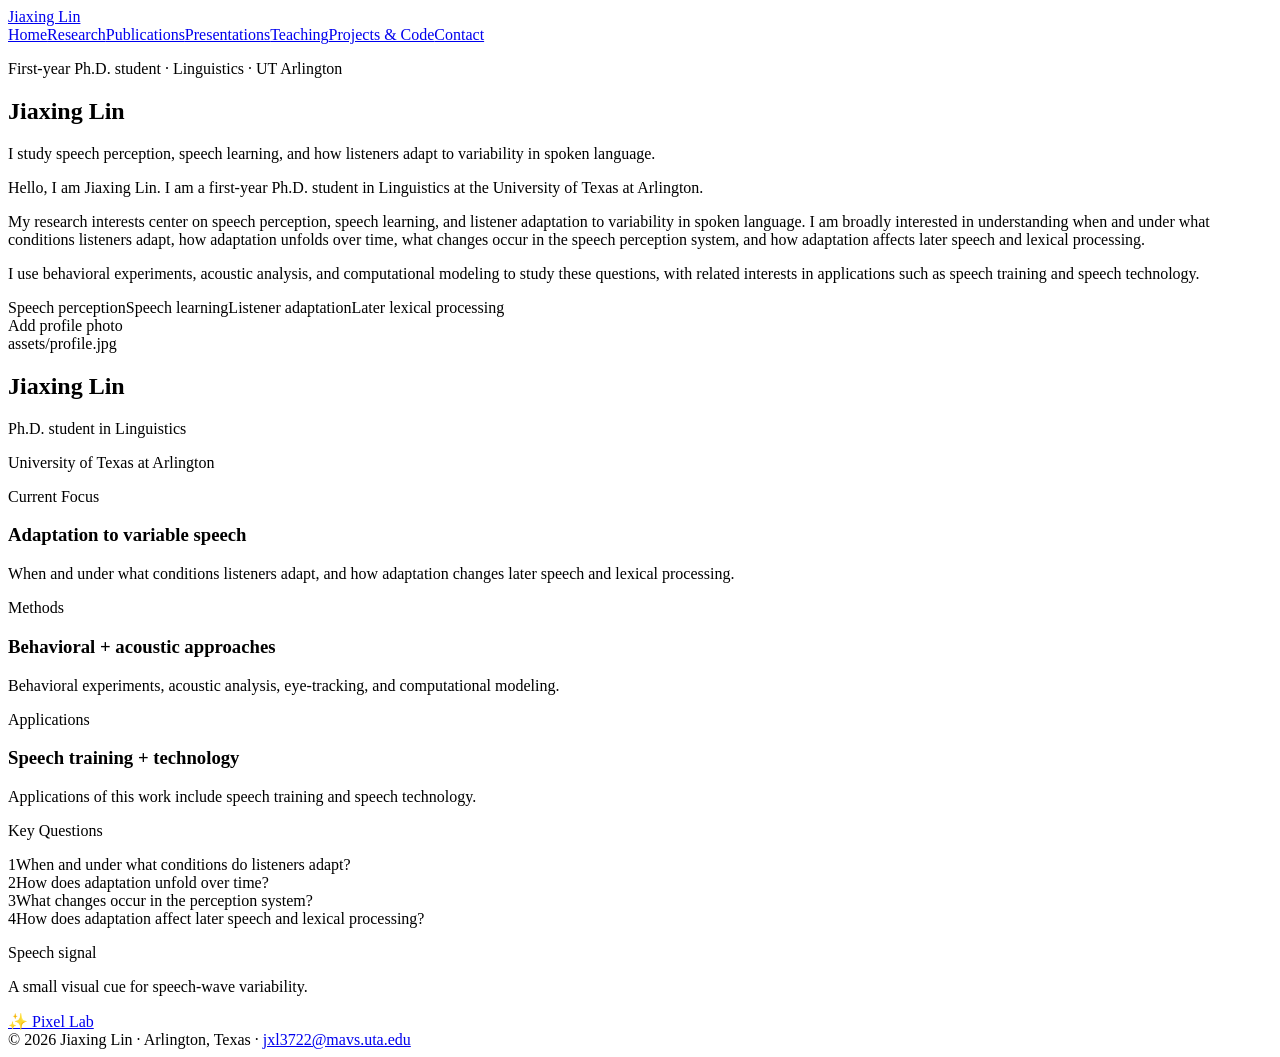
==== index.html @ 2e75bb26 "Add files via upload" ====
<!doctype html><html lang="en"><head><meta charset="utf-8"><meta name="viewport" content="width=device-width, initial-scale=1"><title>Jiaxing Lin</title><link rel="stylesheet" href="css/style.css"></head><body>
<header class="topbar"><div class="wrap nav"><a class="brand" href="index.html">Jiaxing Lin</a><nav class="links"><a href="index.html">Home</a><a href="research.html">Research</a><a href="publications.html">Publications</a><a href="presentations.html">Presentations</a><a href="teaching.html">Teaching</a><a href="projects.html">Projects &amp; Code</a><a href="contact.html">Contact</a></nav></div></header>
<main>
  <section class="hero home-about">
    <div class="wrap hero-grid">
      <div>
        <p class="eyebrow">First-year Ph.D. student · Linguistics · UT Arlington</p>
        <h1 class="h1">Jiaxing Lin</h1>
        <p class="lead">I study speech perception, speech learning, and how listeners adapt to variability in spoken language.</p>
        <p>Hello, I am Jiaxing Lin. I am a first-year Ph.D. student in Linguistics at the University of Texas at Arlington.</p>
        <p>My research interests center on speech perception, speech learning, and listener adaptation to variability in spoken language. I am broadly interested in understanding when and under what conditions listeners adapt, how adaptation unfolds over time, what changes occur in the speech perception system, and how adaptation affects later speech and lexical processing.</p>
        <p>I use behavioral experiments, acoustic analysis, and computational modeling to study these questions, with related interests in applications such as speech training and speech technology.</p>
        <div class="chips"><span class="chip">Speech perception</span><span class="chip">Speech learning</span><span class="chip">Listener adaptation</span><span class="chip">Later lexical processing</span></div>
      </div>
      <aside class="panel photo-card"><img class="profile-photo" src="assets/profile.jpg" alt="Jiaxing Lin" onerror="this.style.display='none';this.nextElementSibling.style.display='flex'"><div class="photo-fallback" style="display:none">Add profile photo<br>assets/profile.jpg</div><h2>Jiaxing Lin</h2><p>Ph.D. student in Linguistics</p><p>University of Texas at Arlington</p></aside>
    </div>
  </section>
  <section class="section home-support">
    <div class="wrap cards">
      <article class="card"><p class="subhead">Current Focus</p><h3>Adaptation to variable speech</h3><p>When and under what conditions listeners adapt, and how adaptation changes later speech and lexical processing.</p></article>
      <article class="card"><p class="subhead">Methods</p><h3>Behavioral + acoustic approaches</h3><p>Behavioral experiments, acoustic analysis, eye-tracking, and computational modeling.</p></article>
      <article class="card"><p class="subhead">Applications</p><h3>Speech training + technology</h3><p>Applications of this work include speech training and speech technology.</p></article>
    </div>
  </section>
  <section class="section home-support">
    <div class="wrap two-col">
      <div class="panel"><p class="subhead">Key Questions</p><div class="question"><span class="num">1</span><span>When and under what conditions do listeners adapt?</span></div><div class="question"><span class="num">2</span><span>How does adaptation unfold over time?</span></div><div class="question"><span class="num">3</span><span>What changes occur in the perception system?</span></div><div class="question"><span class="num">4</span><span>How does adaptation affect later speech and lexical processing?</span></div></div>
      <div class="diagram"><p class="subhead">Speech signal</p><div class="wave"><span style="height:18px"></span><span style="height:46px"></span><span style="height:30px"></span><span style="height:64px"></span><span style="height:38px"></span><span style="height:26px"></span><span style="height:58px"></span><span style="height:24px"></span><span style="height:48px"></span><span style="height:70px"></span><span style="height:34px"></span><span style="height:20px"></span></div><p style="margin-top:12px;color:var(--muted)">A small visual cue for speech-wave variability.</p></div>
    </div>
  </section>
</main><a class="pixel-link" href="pixel-lab.html">✨ Pixel Lab</a><footer class="footer"><div class="wrap">© 2026 Jiaxing Lin · Arlington, Texas · <a href="mailto:jxl3722@mavs.uta.edu">jxl3722@mavs.uta.edu</a></div></footer><script src="js/main.js"></script></body></html>
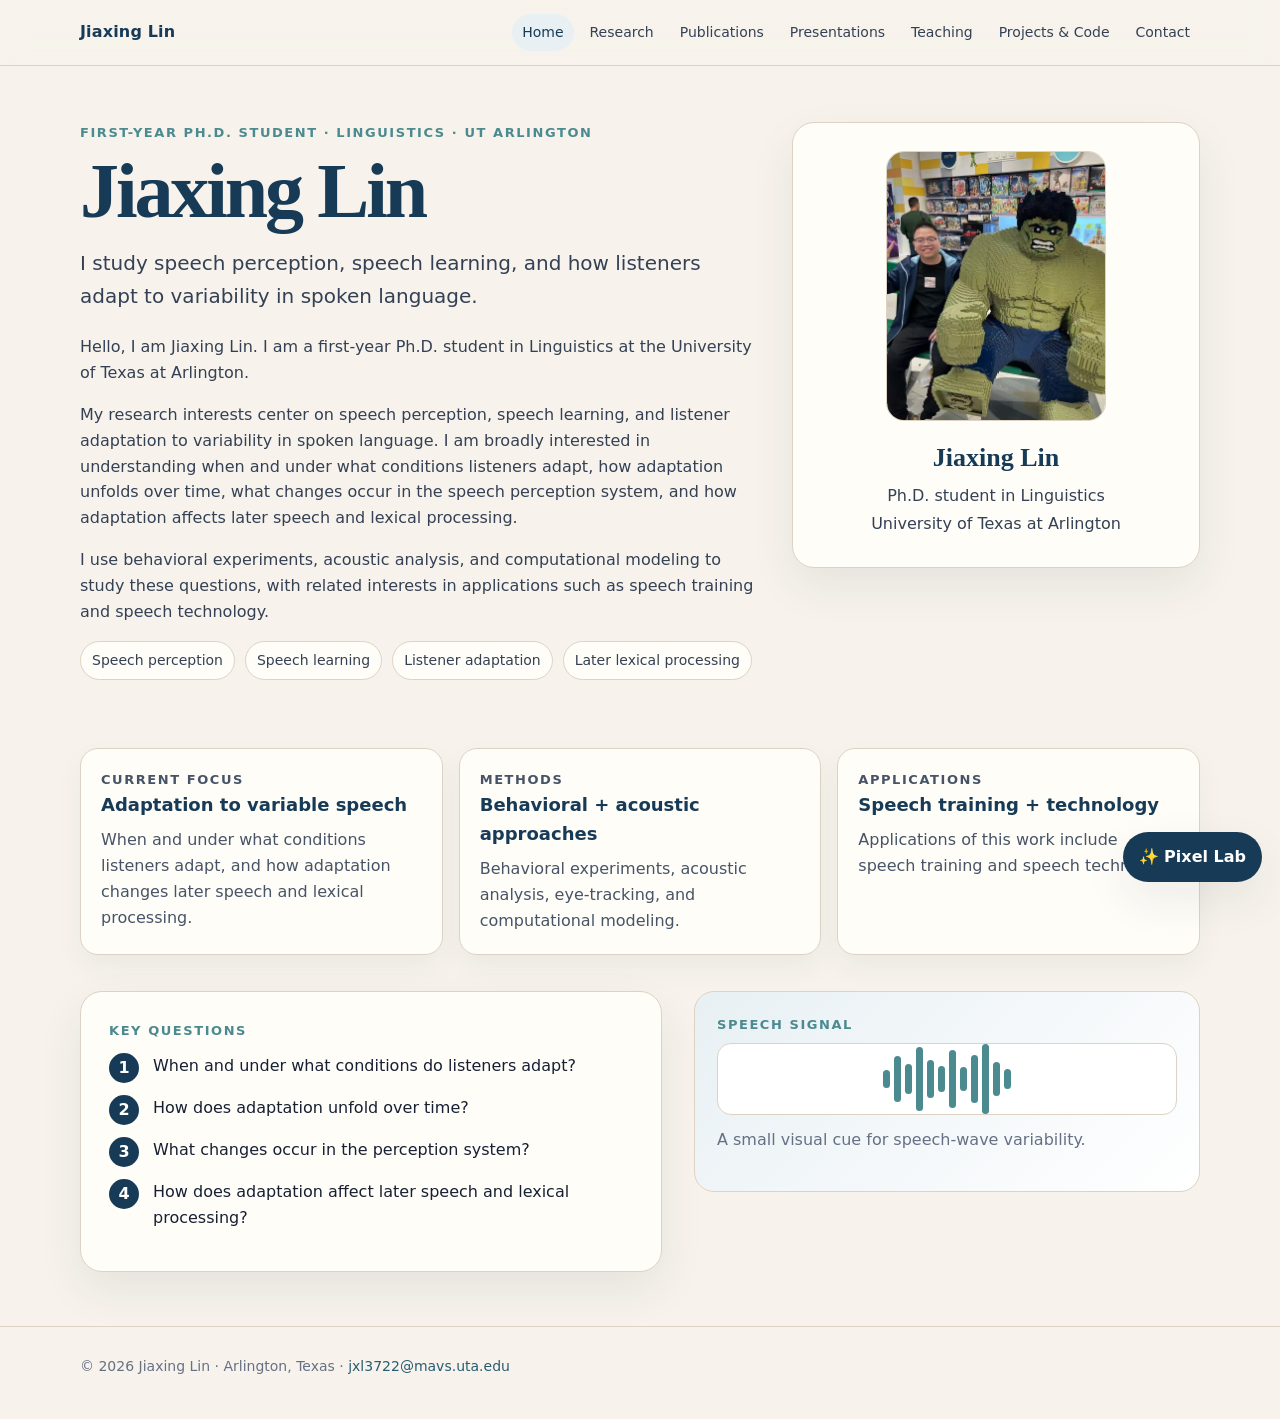
==== commit 2af4a743: "Update index.html" ====
--- a/index.html
+++ b/index.html
@@ -1,4 +1,40 @@
-<!doctype html><html lang="en"><head><meta charset="utf-8"><meta name="viewport" content="width=device-width, initial-scale=1"><title>Jiaxing Lin</title><link rel="stylesheet" href="css/style.css"></head><body>
+<!doctype html><html lang="en"><head>
+<meta charset="utf-8">
+<meta name="viewport" content="width=device-width, initial-scale=1">
+
+<title>Jiaxing Lin | Linguistics Ph.D. Student | UT Arlington</title>
+
+<meta name="description" content="Jiaxing Lin is a Ph.D. student in Linguistics at the University of Texas at Arlington. His research focuses on speech perception, speech learning, and listener adaptation to variability in spoken language.">
+
+<link rel="canonical" href="https://jxl3722.github.io/">
+
+<script type="application/ld+json">
+{
+  "@context": "https://schema.org",
+  "@type": "Person",
+  "name": "Jiaxing Lin",
+  "url": "https://jxl3722.github.io/",
+  "affiliation": {
+    "@type": "CollegeOrUniversity",
+    "name": "University of Texas at Arlington"
+  },
+  "jobTitle": "Ph.D. student in Linguistics",
+  "email": "mailto:jxl3722@mavs.uta.edu",
+  "knowsAbout": [
+    "speech perception",
+    "speech learning",
+    "listener adaptation",
+    "speech variability",
+    "psycholinguistics",
+    "linguistics",
+    "lexical processing",
+    "eye-tracking"
+  ]
+}
+</script>
+
+<link rel="stylesheet" href="css/style.css">
+</head><body>
 <header class="topbar"><div class="wrap nav"><a class="brand" href="index.html">Jiaxing Lin</a><nav class="links"><a href="index.html">Home</a><a href="research.html">Research</a><a href="publications.html">Publications</a><a href="presentations.html">Presentations</a><a href="teaching.html">Teaching</a><a href="projects.html">Projects &amp; Code</a><a href="contact.html">Contact</a></nav></div></header>
 <main>
   <section class="hero home-about">
@@ -28,4 +64,4 @@
       <div class="diagram"><p class="subhead">Speech signal</p><div class="wave"><span style="height:18px"></span><span style="height:46px"></span><span style="height:30px"></span><span style="height:64px"></span><span style="height:38px"></span><span style="height:26px"></span><span style="height:58px"></span><span style="height:24px"></span><span style="height:48px"></span><span style="height:70px"></span><span style="height:34px"></span><span style="height:20px"></span></div><p style="margin-top:12px;color:var(--muted)">A small visual cue for speech-wave variability.</p></div>
     </div>
   </section>
-</main><a class="pixel-link" href="pixel-lab.html">✨ Pixel Lab</a><footer class="footer"><div class="wrap">© 2026 Jiaxing Lin · Arlington, Texas · <a href="mailto:jxl3722@mavs.uta.edu">jxl3722@mavs.uta.edu</a></div></footer><script src="js/main.js"></script></body></html>+</main><a class="pixel-link" href="pixel-lab.html">✨ Pixel Lab</a><footer class="footer"><div class="wrap">© 2026 Jiaxing Lin · Arlington, Texas · <a href="mailto:jxl3722@mavs.uta.edu">jxl3722@mavs.uta.edu</a></div></footer><script src="js/main.js"></script></body></html>
--- a/css/style.css
+++ b/css/style.css
@@ -0,0 +1,50 @@
+:root{
+  --ink:#172033;--muted:#667085;--bg:#f7f3ec;--paper:#fffdf8;--line:#ddd3c4;
+  --blue:#173b57;--blue2:#275d73;--teal:#4b8a8f;--orange:#c46a3a;--sage:#e8efe8;
+  --soft-blue:#e8f0f4;--soft-orange:#f7e7d9;--shadow:0 18px 45px rgba(23,32,51,.08);
+  --sans:Inter, ui-sans-serif, system-ui, -apple-system, BlinkMacSystemFont, "Segoe UI", Arial, sans-serif;
+  --serif:Literata, Georgia, "Times New Roman", serif;
+}
+*{box-sizing:border-box}html{scroll-behavior:smooth}body{margin:0;background:var(--bg);color:var(--ink);font-family:var(--sans);line-height:1.62;font-size:16px}a{color:var(--blue2);text-decoration:none}a:hover{text-decoration:underline}.wrap{width:min(1120px,92vw);margin:0 auto}.topbar{position:sticky;top:0;z-index:10;background:rgba(247,243,236,.92);backdrop-filter:blur(12px);border-bottom:1px solid var(--line)}.nav{display:flex;align-items:center;justify-content:space-between;gap:24px;padding:14px 0}.brand{font-weight:800;color:var(--blue);letter-spacing:.01em}.links{display:flex;gap:6px;flex-wrap:wrap;justify-content:flex-end}.links a{color:#344054;font-size:14px;padding:7px 10px;border-radius:999px}.links a.active,.links a:hover{background:var(--soft-blue);color:var(--blue);text-decoration:none}.hero{padding:56px 0 36px}.hero-grid,.two-col{display:grid;grid-template-columns:minmax(0,1.25fr) minmax(280px,.75fr);gap:32px;align-items:start}.eyebrow{font-size:13px;text-transform:uppercase;letter-spacing:.12em;color:var(--teal);font-weight:800;margin:0 0 10px}.h1{font-family:var(--serif);font-size:clamp(48px,7vw,78px);line-height:.98;margin:0 0 18px;color:var(--blue);letter-spacing:-.04em}.lead{font-size:20px;max-width:760px;color:#344054;margin:0 0 22px}.chips{display:flex;gap:10px;flex-wrap:wrap}.chip{border:1px solid var(--line);background:var(--paper);padding:7px 11px;border-radius:999px;font-size:14px;color:#344054}.panel{background:var(--paper);border:1px solid var(--line);border-radius:22px;box-shadow:var(--shadow);padding:28px}.photo-card{text-align:center}.profile-photo{width:220px;height:270px;object-fit:cover;border-radius:18px;border:1px solid var(--line);background:linear-gradient(135deg,var(--soft-blue),var(--soft-orange));display:block;margin:0 auto 16px}.photo-fallback{width:220px;height:270px;border-radius:18px;border:1px dashed #b8aa96;background:linear-gradient(135deg,var(--soft-blue),var(--soft-orange));display:flex;align-items:center;justify-content:center;margin:0 auto 16px;color:var(--muted);font-weight:700}.photo-card h2{font-family:var(--serif);font-size:26px;margin:0 0 4px;color:var(--blue)}.photo-card p{margin:2px 0;color:var(--muted)}.section{padding:34px 0}.section-title{font-family:var(--serif);font-size:42px;line-height:1.05;margin:0 0 18px;color:var(--blue);letter-spacing:-.03em}.subhead{font-size:13px;text-transform:uppercase;letter-spacing:.12em;font-weight:800;color:var(--teal);margin:0 0 8px}.cards{display:grid;grid-template-columns:repeat(3,minmax(0,1fr));gap:16px;margin-top:22px}.card{background:var(--paper);border:1px solid var(--line);border-radius:18px;padding:20px;box-shadow:0 12px 28px rgba(23,32,51,.05)}.card h3{margin:0 0 8px;color:var(--blue);font-size:18px}.card p{margin:0;color:#475467}.entry-list{list-style:none;margin:12px 0 0;padding:0}.entry{padding:18px 0;border-bottom:1px solid var(--line)}.entry:last-child{border-bottom:0}.entry-title{font-weight:800;color:var(--ink)}.entry-meta{color:var(--muted);margin-top:4px}.badge{display:inline-block;background:var(--soft-orange);color:#8b3f19;border:1px solid #edc6aa;padding:3px 8px;border-radius:999px;font-size:12px;font-weight:800;margin-left:6px}.diagram{background:linear-gradient(135deg,var(--soft-blue),#fff);border:1px solid var(--line);border-radius:20px;padding:22px}.wave{height:72px;display:flex;gap:4px;align-items:center;justify-content:center;border-radius:14px;background:#fff;border:1px solid var(--line);overflow:hidden}.wave span{width:7px;border-radius:999px;background:var(--teal)}.flow{display:flex;gap:10px;align-items:center;justify-content:space-between;flex-wrap:wrap}.step{text-align:center;min-width:90px}.step .icon{display:block;font-size:30px;margin-bottom:6px}.arrow{color:var(--orange);font-weight:900}.question{display:grid;grid-template-columns:34px 1fr;gap:10px;align-items:start;margin:12px 0}.num{background:var(--blue);color:white;border-radius:50%;width:30px;height:30px;display:flex;align-items:center;justify-content:center;font-weight:800}.timeline{position:relative;padding-left:22px}.timeline:before{content:"";position:absolute;left:7px;top:6px;bottom:6px;width:2px;background:var(--teal)}.timeline-item{position:relative;margin-bottom:16px}.timeline-item:before{content:"";position:absolute;left:-20px;top:6px;width:12px;height:12px;border-radius:50%;background:var(--orange);border:3px solid var(--paper);box-shadow:0 0 0 1px var(--orange)}.split{display:grid;grid-template-columns:minmax(0,1fr) 320px;gap:26px}.side-stack{display:grid;gap:16px}.svg-icon{width:100%;height:190px}.contact-grid{display:grid;grid-template-columns:repeat(2,minmax(0,1fr));gap:16px}.footer{padding:28px 0 42px;color:var(--muted);font-size:14px;border-top:1px solid var(--line);margin-top:36px}.pixel-link{position:fixed;right:18px;bottom:18px;background:var(--blue);color:white;border:0;border-radius:999px;padding:12px 16px;box-shadow:var(--shadow);font-weight:800;z-index:20}.pixel-link:hover{text-decoration:none;background:var(--blue2)}
+.pixel-page{background:#102d42;color:#fff;min-height:100vh;font-family:var(--sans)}.pixel-shell{width:min(1060px,94vw);margin:0 auto;padding:26px 0}.pixel-box{background:#fff4d7;color:#172033;border:6px solid #173b57;box-shadow:8px 8px 0 rgba(0,0,0,.18);border-radius:10px;padding:26px}.pixel-title{font-family:var(--serif);font-size:56px;color:#173b57;margin:0 0 10px}.pixel-grid{display:grid;grid-template-columns:1fr 330px;gap:20px}.pixel-nav{display:flex;gap:8px;flex-wrap:wrap;margin-bottom:18px}.pixel-nav a{background:#2f6d80;color:#fff;padding:8px 12px;border-radius:8px;border:2px solid #0d2636}.pixel-nav a:hover{background:#f2c66d;color:#172033;text-decoration:none}.pixel-card{background:#fff9eb;border:3px solid #173b57;border-radius:8px;padding:16px;margin:14px 0}.mini-pixel{background:#e8efe8;border:3px solid #3f6f43;border-radius:8px;padding:14px;margin-bottom:12px}.pixel-avatar{height:330px;background:linear-gradient(#8ecae6 0 45%,#7ab77c 45% 55%,#7a4d2e 55%);border:5px solid #9d6b35;border-radius:8px;position:relative;overflow:hidden}.pixel-head{position:absolute;left:50%;top:70px;transform:translateX(-50%);width:120px;height:120px;background:#f1c29c;border:5px solid #5e3928;border-radius:35%}.pixel-hair{position:absolute;left:50%;top:48px;transform:translateX(-50%);width:140px;height:70px;background:#1e2225;border-radius:48% 52% 35% 35%}.pixel-body{position:absolute;left:50%;top:185px;transform:translateX(-50%);width:190px;height:120px;background:#1f5a7a;border:5px solid #0d2636;border-bottom:0;border-radius:24px 24px 0 0}.pixel-desk{position:absolute;bottom:0;left:0;right:0;height:70px;background:#7a4d2e;border-top:5px solid #51331f}.pixel-label{position:absolute;bottom:18px;left:20px;background:#51331f;color:#fff4d7;border:3px solid #d7a86e;padding:4px 10px;font-weight:800}.pixel-widget-row{display:grid;grid-template-columns:repeat(3,minmax(0,1fr));gap:14px;margin-top:16px}.pixel-widget{background:#fff9eb;color:#172033;border:4px solid #173b57;border-radius:8px;padding:14px}.pixel-widget h3{margin:0 0 8px;color:#173b57}.back-clean{position:fixed;right:18px;bottom:18px;background:#f2c66d;color:#172033;border-radius:999px;padding:12px 16px;font-weight:900;box-shadow:0 12px 30px rgba(0,0,0,.25)}
+@media(max-width:900px){.hero-grid,.two-col,.split,.pixel-grid{grid-template-columns:1fr}.cards,.contact-grid,.pixel-widget-row{grid-template-columns:1fr}.links{justify-content:flex-start}.nav{align-items:flex-start;flex-direction:column}.profile-photo,.photo-fallback{width:190px;height:230px;margin-left:0}.photo-card{text-align:left}.h1{font-size:50px}.section-title{font-size:34px}}
+
+/* v13 refinements */
+.figure-card{background:transparent;border:0;box-shadow:none;padding:0}.figure-card img{display:block;width:100%;height:auto;border-radius:22px;box-shadow:var(--shadow)}
+.teaching-page .section-title{font-size:34px}.teaching-page h3{font-size:20px;margin-top:20px}.teaching-page .panel{padding:24px}.teaching-page .entry{padding:13px 0}.teaching-page .entry-title{font-size:16px}.teaching-page .entry-meta{font-size:15px}.teaching-page .side-stack .panel,.teaching-page .side-stack .diagram{padding:22px}.teaching-page .chip{font-size:13px;padding:6px 10px}.teaching-page .timeline-item{font-size:15px;line-height:1.45;margin-bottom:12px}
+.pixel-page{background:#102d42}.pixel-shell{width:min(1120px,94vw);padding:24px 0 72px}.pixel-lab-hero{margin-top:18px}.pixel-lab-image{display:block;width:100%;height:auto;border-radius:8px;box-shadow:0 22px 60px rgba(0,0,0,.35)}.back-clean{font-family:var(--sans)}
+@media(max-width:900px){.teaching-page .section-title{font-size:30px}.pixel-shell{width:96vw}}
+
+
+/* v14 refinements */
+.research-layout{grid-template-columns:minmax(0,1fr) 420px;align-items:start}
+.research-figure-card img{width:100%;height:auto;border-radius:24px}
+.research-page .entry-desc{margin:8px 0 0;color:#475467}
+.teaching-page .section-title{font-size:30px}
+.teaching-page h3{font-size:18px;margin-top:16px;margin-bottom:4px}
+.teaching-page .panel{padding:22px}
+.teaching-page .entry{padding:10px 0}
+.teaching-page .entry-title{font-size:15px;line-height:1.35}
+.teaching-page .entry-meta{font-size:14px;line-height:1.35}
+.teaching-page .subhead{font-size:12px}
+.teaching-page .chip{font-size:12px;padding:5px 9px}
+.teaching-page .timeline-item{font-size:14px;line-height:1.35;margin-bottom:10px}
+.presentations-page .panel p{max-width:62ch}
+.minimalist-pixel{display:flex;align-items:flex-start;justify-content:center;background:#102d42;padding:26px 14px 88px}
+.pixel-poster-shell{width:min(1180px,96vw)}
+.pixel-lab-poster{display:block;width:100%;height:auto;border-radius:10px;box-shadow:0 24px 70px rgba(0,0,0,.35)}
+@media(max-width:1100px){.research-layout{grid-template-columns:1fr}.minimalist-pixel{padding-top:16px}}
+@media(max-width:900px){.teaching-page .section-title{font-size:28px}.teaching-page .entry-title{font-size:14px}.teaching-page .entry-meta,.teaching-page .timeline-item{font-size:13px}}
+
+
+/* v15 content refinements */
+.home-cycle .figure-card img{width:100%;height:auto;border-radius:26px;display:block}
+.home-cycle .panel{display:flex;flex-direction:column;justify-content:center}
+.hero .chips .chip{margin-bottom:8px}
+
+
+/* v17 information architecture refinements */
+.home-about{padding-bottom:20px}.home-about p:not(.eyebrow):not(.lead){max-width:780px;color:#344054}.home-support{padding-top:18px;padding-bottom:18px}.home-support .two-col{grid-template-columns:minmax(0,.92fr) minmax(300px,.8fr)}
+.research-intro{margin-bottom:24px}.adaptation-feature{margin-bottom:26px}.adaptation-feature img{display:block;width:100%;height:auto;border-radius:26px;box-shadow:var(--shadow);border:1px solid var(--line);background:white}.research-lower{grid-template-columns:minmax(0,1fr) 360px}.research-page .section-title{margin-bottom:12px}.research-page .panel h3:first-of-type{margin-top:4px}
+.teaching-page{font-size:14px}.teaching-page .section-title{font-size:26px}.teaching-page h3{font-size:16px;margin-top:12px;margin-bottom:2px}.teaching-page .panel{padding:18px}.teaching-page .entry{padding:7px 0}.teaching-page .entry-title{font-size:13.5px;line-height:1.28}.teaching-page .entry-meta{font-size:12.8px;line-height:1.28}.teaching-page .subhead{font-size:11px}.teaching-page .chip{font-size:11.5px;padding:4px 8px}.teaching-page .timeline-item{font-size:12.5px;line-height:1.28;margin-bottom:8px}.teaching-page .diagram{padding:18px}.teaching-layout{grid-template-columns:minmax(0,1fr) 300px}.projects-page .card p{color:#475467}
+@media(max-width:1000px){.research-lower,.teaching-layout{grid-template-columns:1fr}.home-support .two-col{grid-template-columns:1fr}}
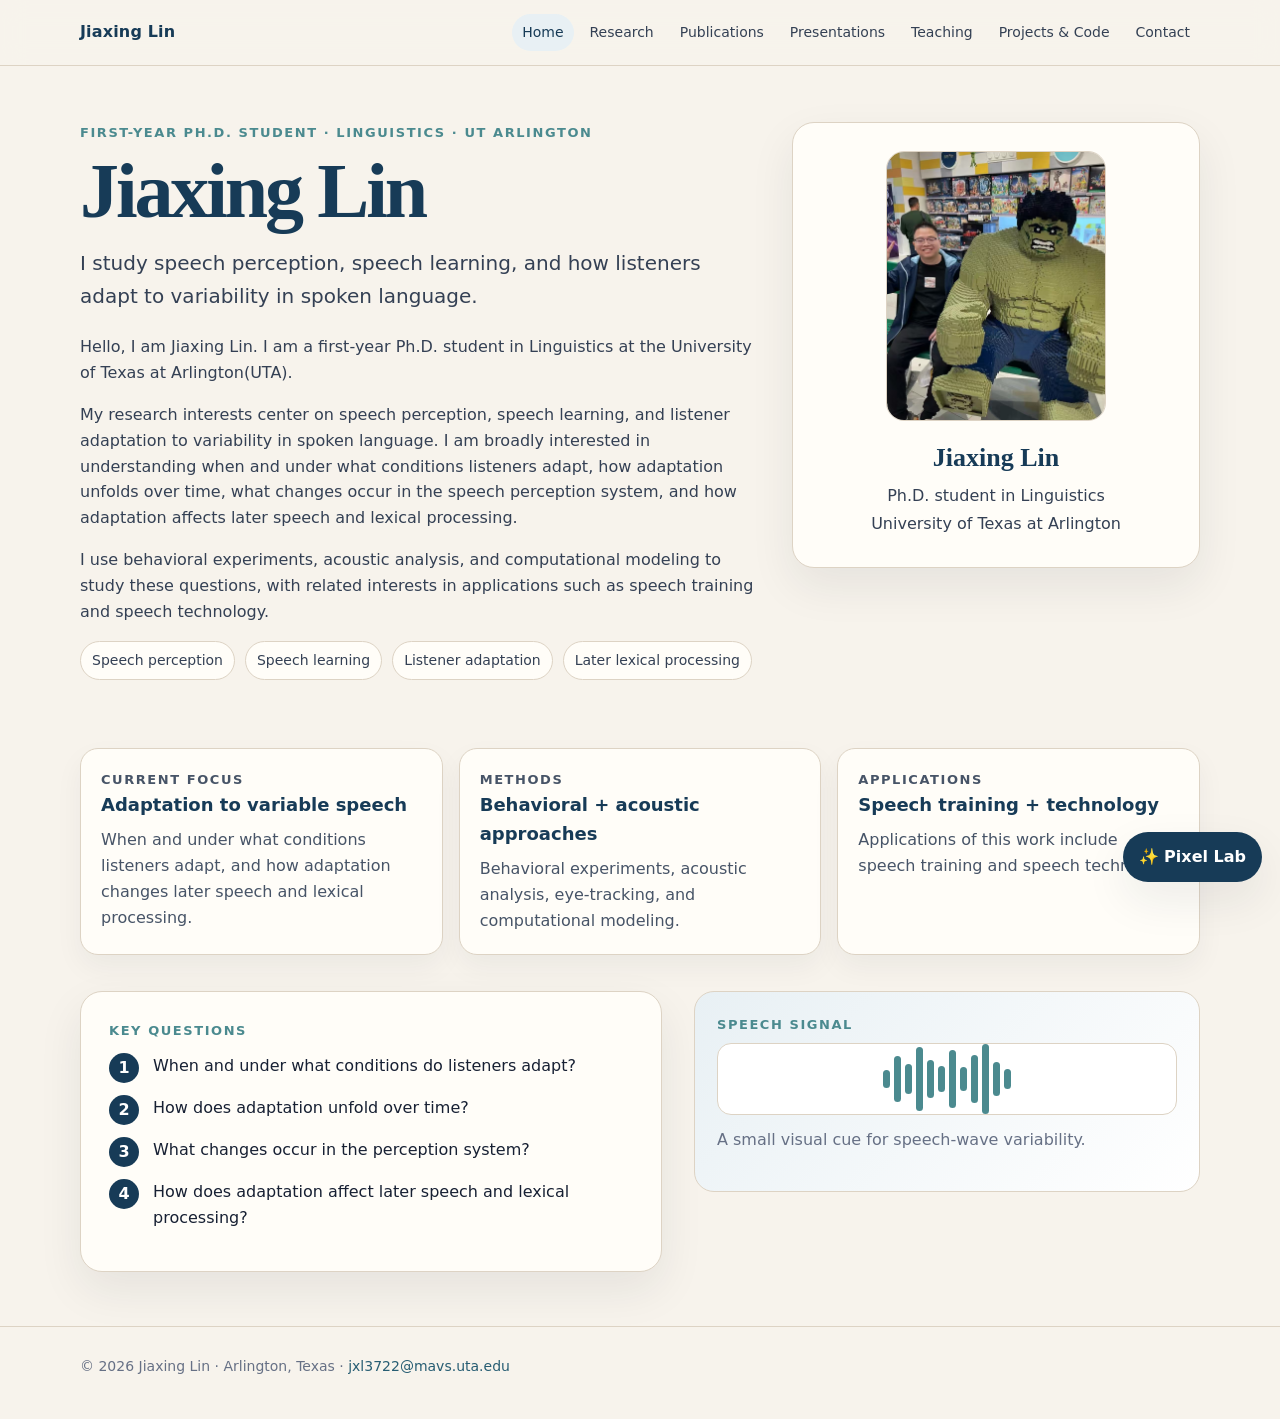
==== commit af6fe6a3: "Update index.html" ====
--- a/index.html
+++ b/index.html
@@ -43,7 +43,7 @@
         <p class="eyebrow">First-year Ph.D. student · Linguistics · UT Arlington</p>
         <h1 class="h1">Jiaxing Lin</h1>
         <p class="lead">I study speech perception, speech learning, and how listeners adapt to variability in spoken language.</p>
-        <p>Hello, I am Jiaxing Lin. I am a first-year Ph.D. student in Linguistics at the University of Texas at Arlington.</p>
+        <p>Hello, I am Jiaxing Lin. I am a first-year Ph.D. student in Linguistics at the University of Texas at Arlington(UTA).</p>
         <p>My research interests center on speech perception, speech learning, and listener adaptation to variability in spoken language. I am broadly interested in understanding when and under what conditions listeners adapt, how adaptation unfolds over time, what changes occur in the speech perception system, and how adaptation affects later speech and lexical processing.</p>
         <p>I use behavioral experiments, acoustic analysis, and computational modeling to study these questions, with related interests in applications such as speech training and speech technology.</p>
         <div class="chips"><span class="chip">Speech perception</span><span class="chip">Speech learning</span><span class="chip">Listener adaptation</span><span class="chip">Later lexical processing</span></div>
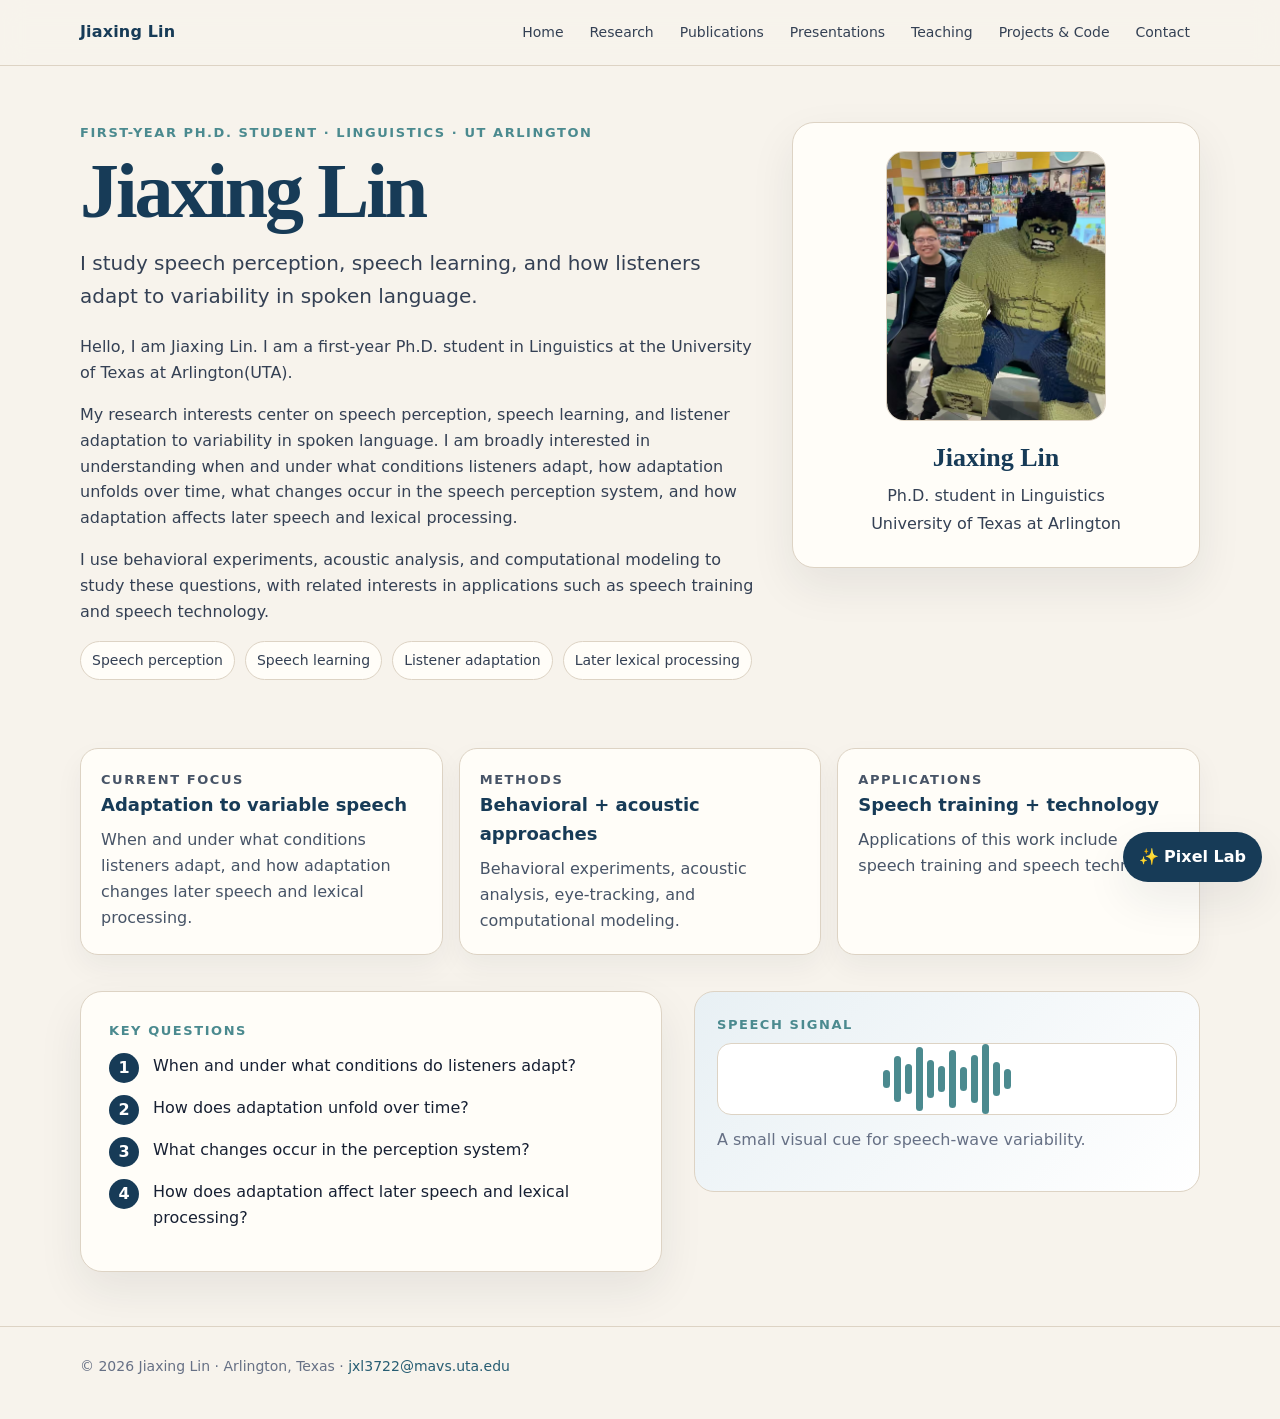
==== commit f19e3a90: "index.html" ====
--- a/index.html
+++ b/index.html
@@ -35,7 +35,7 @@
 
 <link rel="stylesheet" href="css/style.css">
 </head><body>
-<header class="topbar"><div class="wrap nav"><a class="brand" href="index.html">Jiaxing Lin</a><nav class="links"><a href="index.html">Home</a><a href="research.html">Research</a><a href="publications.html">Publications</a><a href="presentations.html">Presentations</a><a href="teaching.html">Teaching</a><a href="projects.html">Projects &amp; Code</a><a href="contact.html">Contact</a></nav></div></header>
+<header class="topbar"><div class="wrap nav"><a class="brand" href="/">Jiaxing Lin</a><nav class="links"><a href="/">Home</a><a href="research.html">Research</a><a href="publications.html">Publications</a><a href="presentations.html">Presentations</a><a href="teaching.html">Teaching</a><a href="projects.html">Projects &amp; Code</a><a href="contact.html">Contact</a></nav></div></header>
 <main>
   <section class="hero home-about">
     <div class="wrap hero-grid">
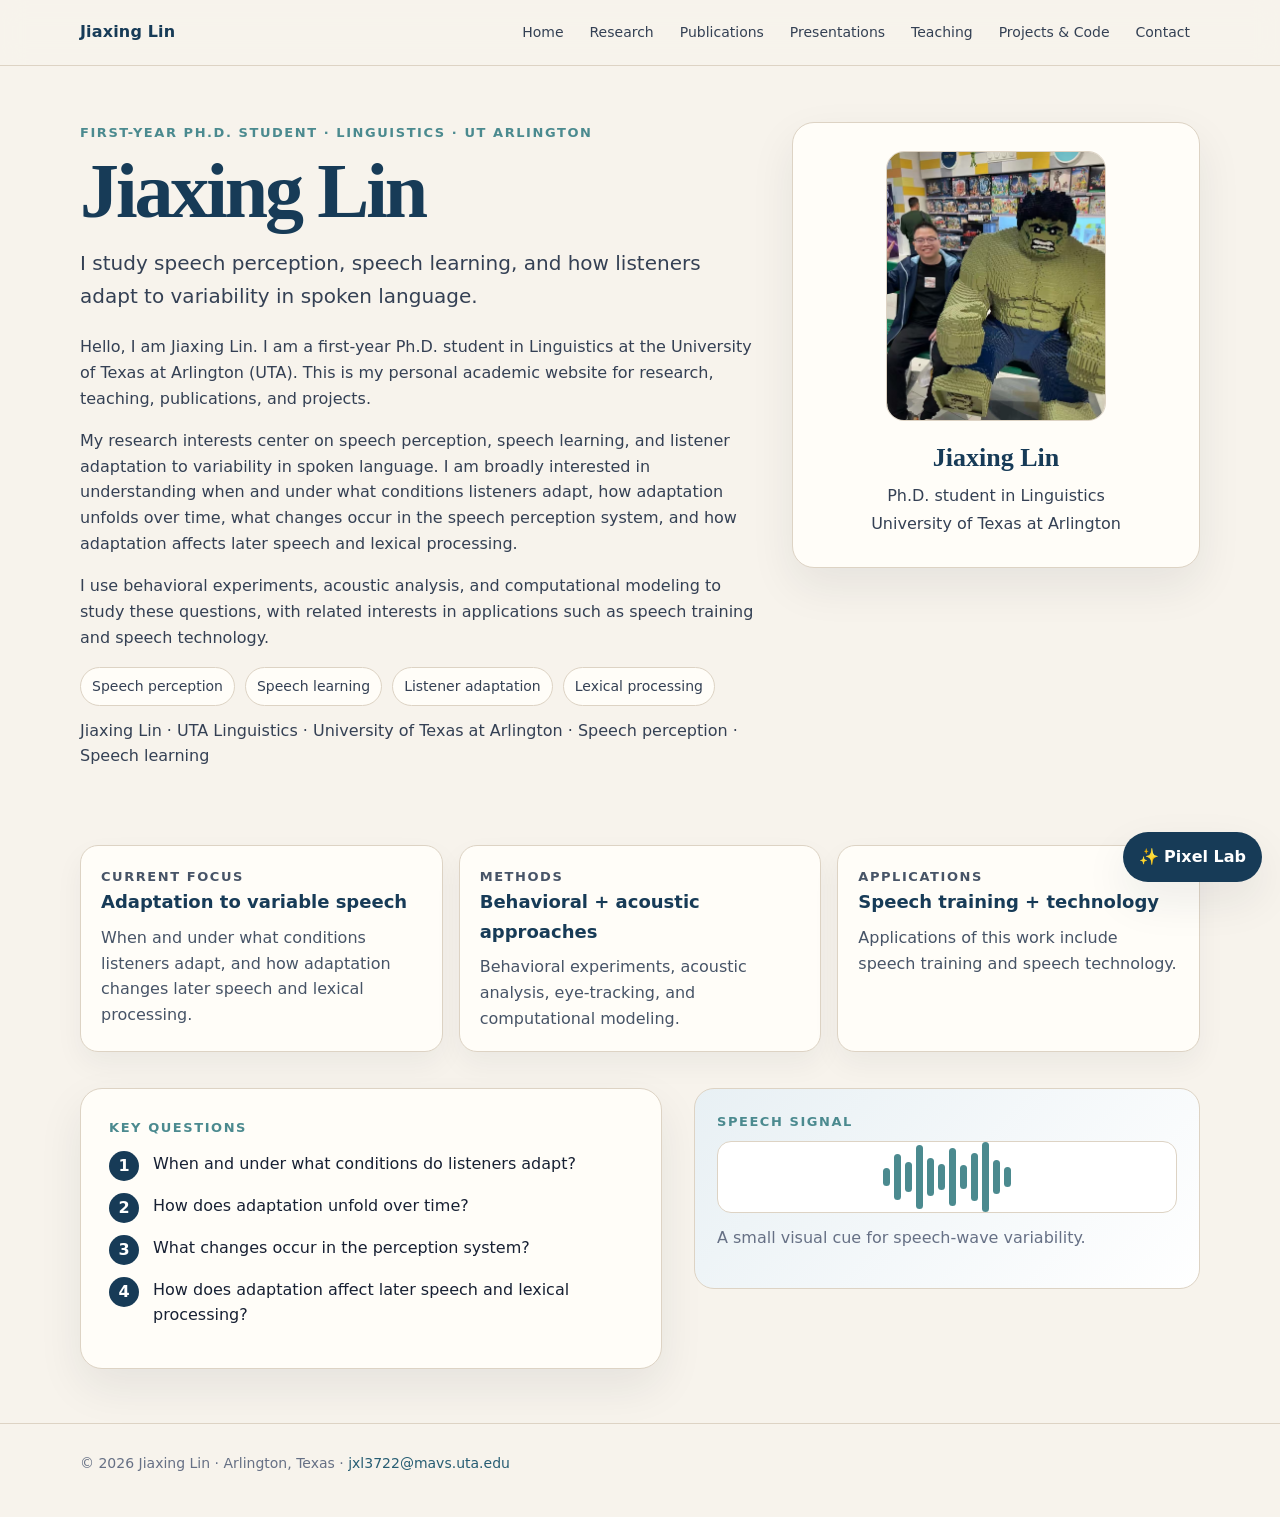
==== commit 38fb8b5e: "Update index.html" ====
--- a/index.html
+++ b/index.html
@@ -2,9 +2,9 @@
 <meta charset="utf-8">
 <meta name="viewport" content="width=device-width, initial-scale=1">
 
-<title>Jiaxing Lin | Linguistics Ph.D. Student | UT Arlington</title>
+<title>Jiaxing Lin | UTA Linguistics Ph.D. Student</title>
 
-<meta name="description" content="Jiaxing Lin is a Ph.D. student in Linguistics at the University of Texas at Arlington. His research focuses on speech perception, speech learning, and listener adaptation to variability in spoken language.">
+<meta name="description" content="Jiaxing Lin is a Ph.D. student in Linguistics at the University of Texas at Arlington (UTA). His research focuses on speech perception, speech learning, and listener adaptation to variability in spoken language.">
 
 <link rel="canonical" href="https://jxl3722.github.io/">
 
@@ -38,16 +38,28 @@
 <header class="topbar"><div class="wrap nav"><a class="brand" href="/">Jiaxing Lin</a><nav class="links"><a href="/">Home</a><a href="research.html">Research</a><a href="publications.html">Publications</a><a href="presentations.html">Presentations</a><a href="teaching.html">Teaching</a><a href="projects.html">Projects &amp; Code</a><a href="contact.html">Contact</a></nav></div></header>
 <main>
   <section class="hero home-about">
-    <div class="wrap hero-grid">
-      <div>
-        <p class="eyebrow">First-year Ph.D. student · Linguistics · UT Arlington</p>
-        <h1 class="h1">Jiaxing Lin</h1>
-        <p class="lead">I study speech perception, speech learning, and how listeners adapt to variability in spoken language.</p>
-        <p>Hello, I am Jiaxing Lin. I am a first-year Ph.D. student in Linguistics at the University of Texas at Arlington(UTA).</p>
-        <p>My research interests center on speech perception, speech learning, and listener adaptation to variability in spoken language. I am broadly interested in understanding when and under what conditions listeners adapt, how adaptation unfolds over time, what changes occur in the speech perception system, and how adaptation affects later speech and lexical processing.</p>
-        <p>I use behavioral experiments, acoustic analysis, and computational modeling to study these questions, with related interests in applications such as speech training and speech technology.</p>
-        <div class="chips"><span class="chip">Speech perception</span><span class="chip">Speech learning</span><span class="chip">Listener adaptation</span><span class="chip">Later lexical processing</span></div>
-      </div>
+<div class="wrap hero-grid">
+  <div>
+    <p class="eyebrow">First-year Ph.D. student · Linguistics · UT Arlington</p>
+    <h1 class="h1">Jiaxing Lin</h1>
+
+    <p class="lead">I study speech perception, speech learning, and how listeners adapt to variability in spoken language.</p>
+
+    <p>Hello, I am Jiaxing Lin. I am a first-year Ph.D. student in Linguistics at the University of Texas at Arlington (UTA). This is my personal academic website for research, teaching, publications, and projects.</p>
+
+    <p>My research interests center on speech perception, speech learning, and listener adaptation to variability in spoken language. I am broadly interested in understanding when and under what conditions listeners adapt, how adaptation unfolds over time, what changes occur in the speech perception system, and how adaptation affects later speech and lexical processing.</p>
+
+    <p>I use behavioral experiments, acoustic analysis, and computational modeling to study these questions, with related interests in applications such as speech training and speech technology.</p>
+
+    <div class="chips">
+      <span class="chip">Speech perception</span>
+      <span class="chip">Speech learning</span>
+      <span class="chip">Listener adaptation</span>
+      <span class="chip">Lexical processing</span>
+    </div>
+
+    <p class="entry-meta">Jiaxing Lin · UTA Linguistics · University of Texas at Arlington · Speech perception · Speech learning</p>
+  </div>
       <aside class="panel photo-card"><img class="profile-photo" src="assets/profile.jpg" alt="Jiaxing Lin" onerror="this.style.display='none';this.nextElementSibling.style.display='flex'"><div class="photo-fallback" style="display:none">Add profile photo<br>assets/profile.jpg</div><h2>Jiaxing Lin</h2><p>Ph.D. student in Linguistics</p><p>University of Texas at Arlington</p></aside>
     </div>
   </section>
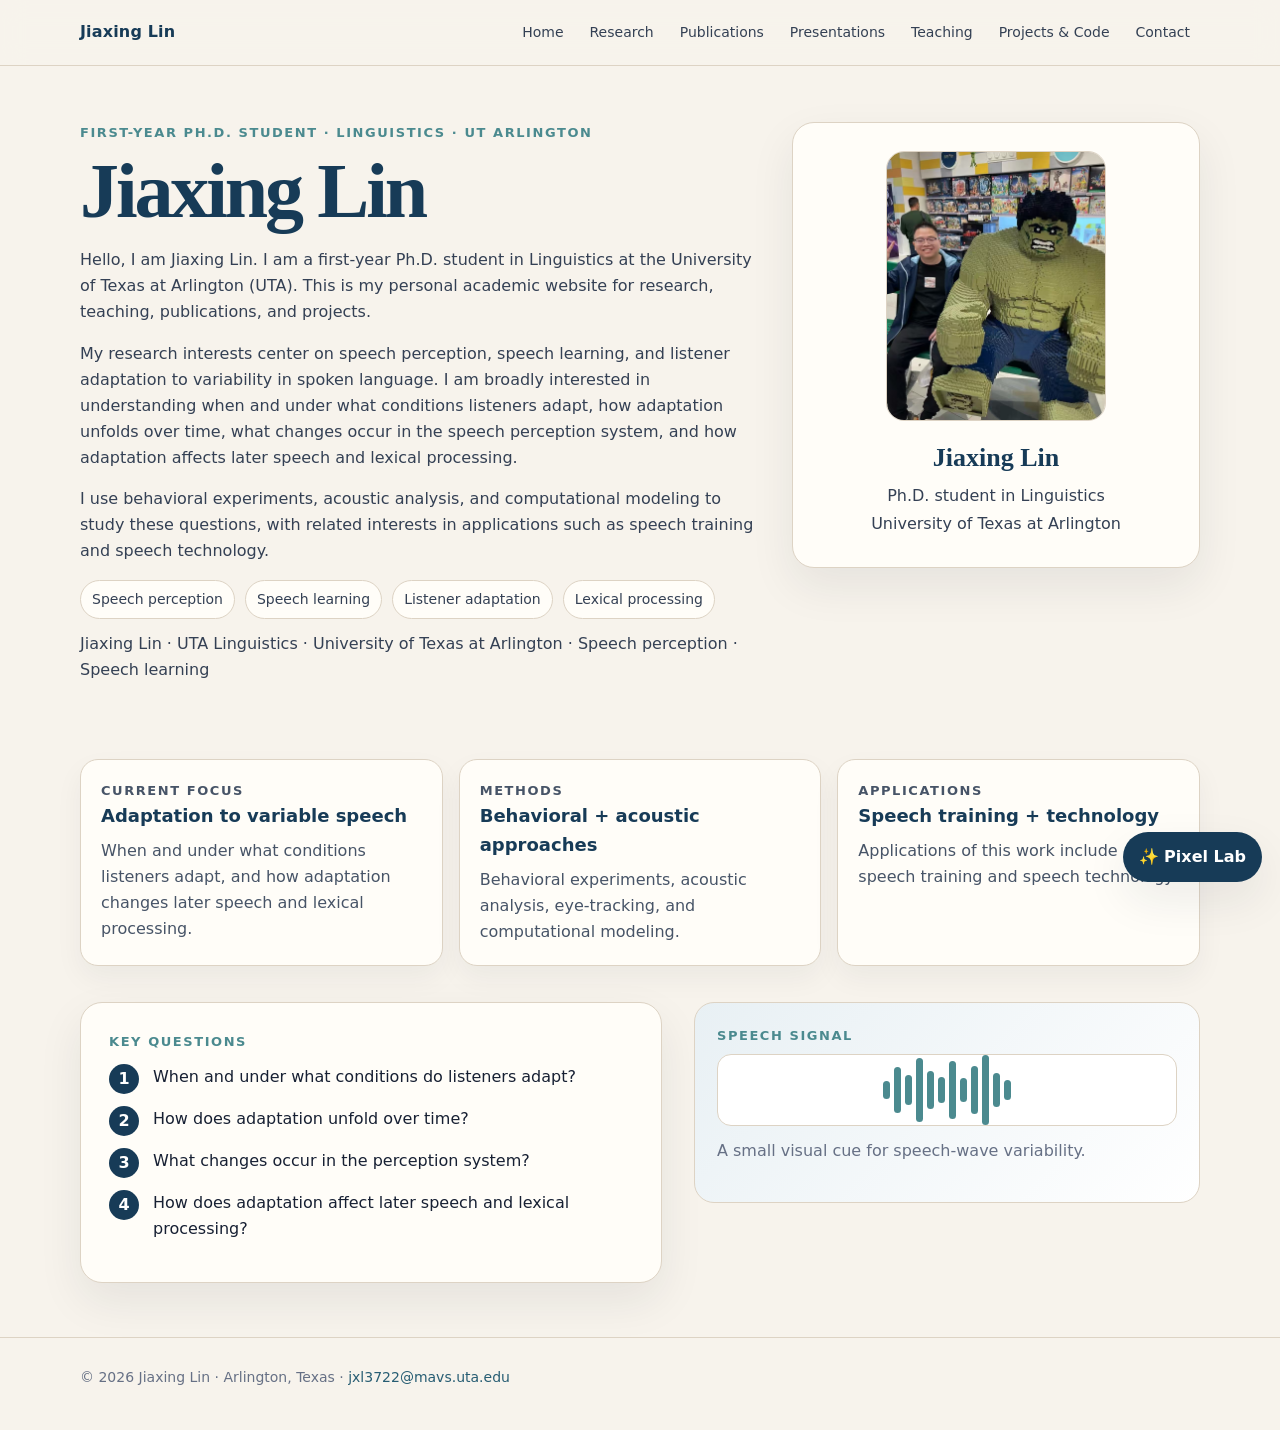
==== commit b7b8e4e4: "Update index.html" ====
--- a/index.html
+++ b/index.html
@@ -43,22 +43,22 @@
     <p class="eyebrow">First-year Ph.D. student · Linguistics · UT Arlington</p>
     <h1 class="h1">Jiaxing Lin</h1>
 
-    <p class="lead">I study speech perception, speech learning, and how listeners adapt to variability in spoken language.</p>
-
     <p>Hello, I am Jiaxing Lin. I am a first-year Ph.D. student in Linguistics at the University of Texas at Arlington (UTA). This is my personal academic website for research, teaching, publications, and projects.</p>
 
     <p>My research interests center on speech perception, speech learning, and listener adaptation to variability in spoken language. I am broadly interested in understanding when and under what conditions listeners adapt, how adaptation unfolds over time, what changes occur in the speech perception system, and how adaptation affects later speech and lexical processing.</p>
 
     <p>I use behavioral experiments, acoustic analysis, and computational modeling to study these questions, with related interests in applications such as speech training and speech technology.</p>
 
-    <div class="chips">
-      <span class="chip">Speech perception</span>
-      <span class="chip">Speech learning</span>
-      <span class="chip">Listener adaptation</span>
-      <span class="chip">Lexical processing</span>
-    </div>
+<div class="chips">
+  <span class="chip">Speech perception</span>
+  <span class="chip">Speech learning</span>
+  <span class="chip">Listener adaptation</span>
+  <span class="chip">Lexical processing</span>
+</div>
 
-    <p class="entry-meta">Jiaxing Lin · UTA Linguistics · University of Texas at Arlington · Speech perception · Speech learning</p>
+<p class="entry-meta seo-line">
+  Jiaxing Lin · UTA Linguistics · University of Texas at Arlington · Speech perception · Speech learning
+</p>
   </div>
       <aside class="panel photo-card"><img class="profile-photo" src="assets/profile.jpg" alt="Jiaxing Lin" onerror="this.style.display='none';this.nextElementSibling.style.display='flex'"><div class="photo-fallback" style="display:none">Add profile photo<br>assets/profile.jpg</div><h2>Jiaxing Lin</h2><p>Ph.D. student in Linguistics</p><p>University of Texas at Arlington</p></aside>
     </div>
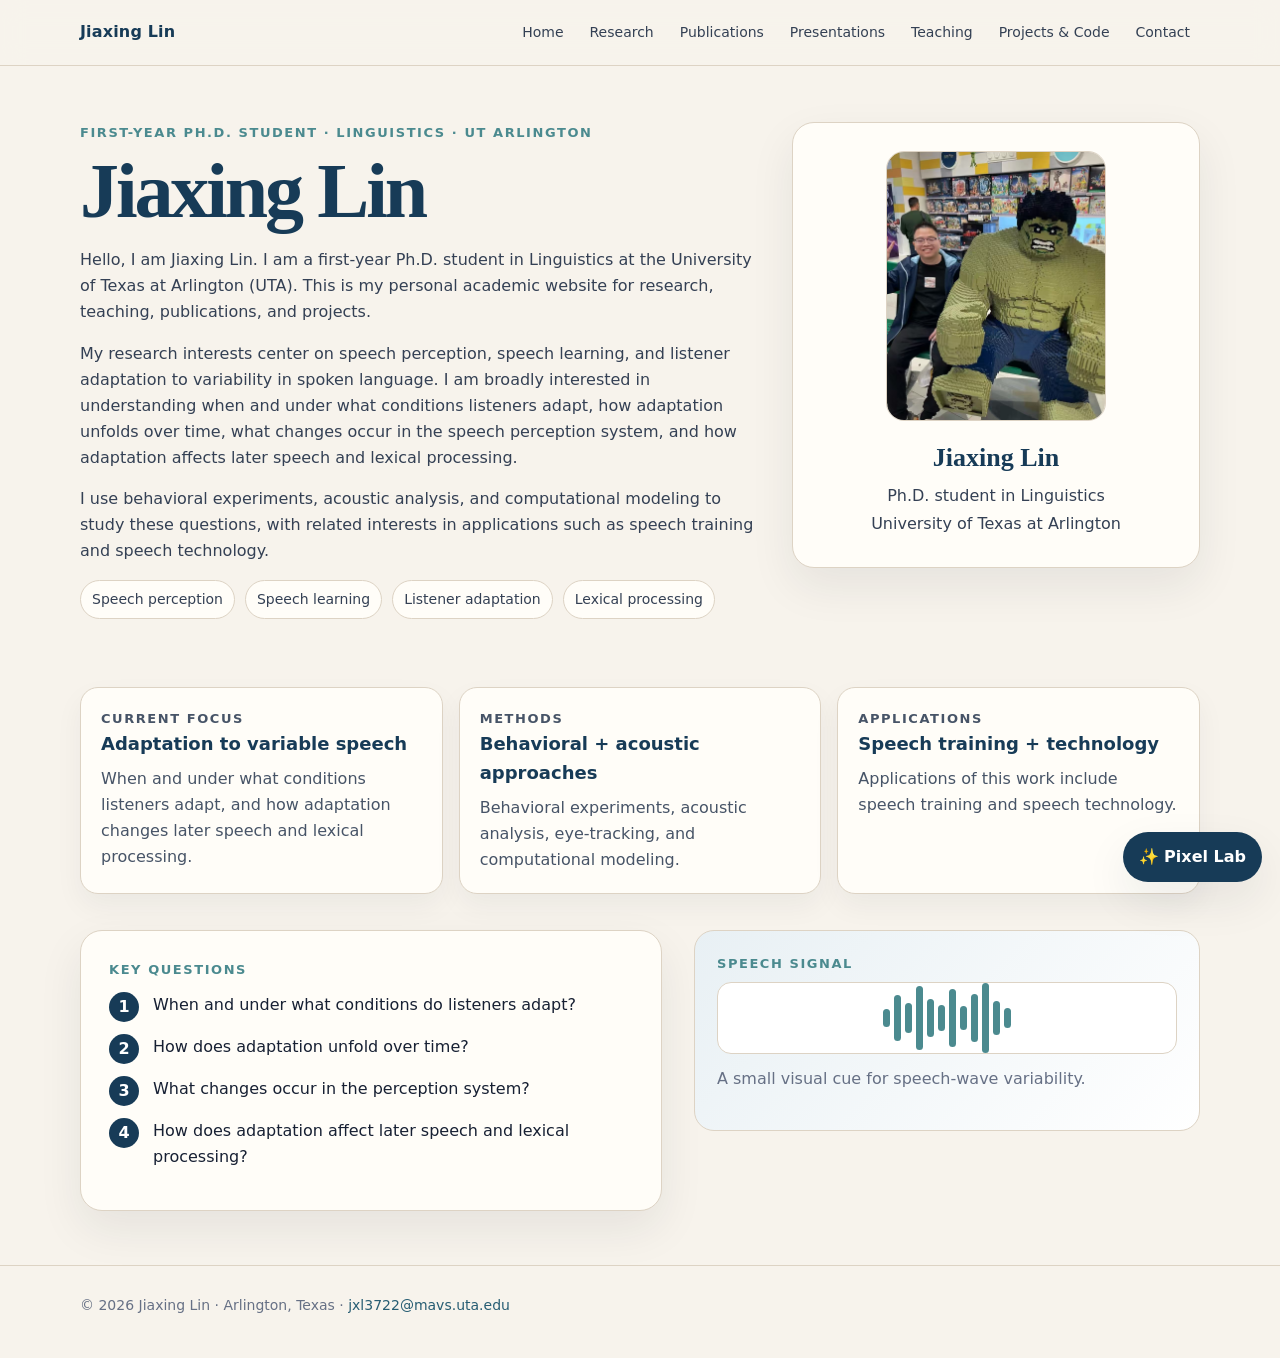
==== commit d9f216c7: "Update index.html" ====
--- a/index.html
+++ b/index.html
@@ -56,9 +56,6 @@
   <span class="chip">Lexical processing</span>
 </div>
 
-<p class="entry-meta seo-line">
-  Jiaxing Lin · UTA Linguistics · University of Texas at Arlington · Speech perception · Speech learning
-</p>
   </div>
       <aside class="panel photo-card"><img class="profile-photo" src="assets/profile.jpg" alt="Jiaxing Lin" onerror="this.style.display='none';this.nextElementSibling.style.display='flex'"><div class="photo-fallback" style="display:none">Add profile photo<br>assets/profile.jpg</div><h2>Jiaxing Lin</h2><p>Ph.D. student in Linguistics</p><p>University of Texas at Arlington</p></aside>
     </div>
